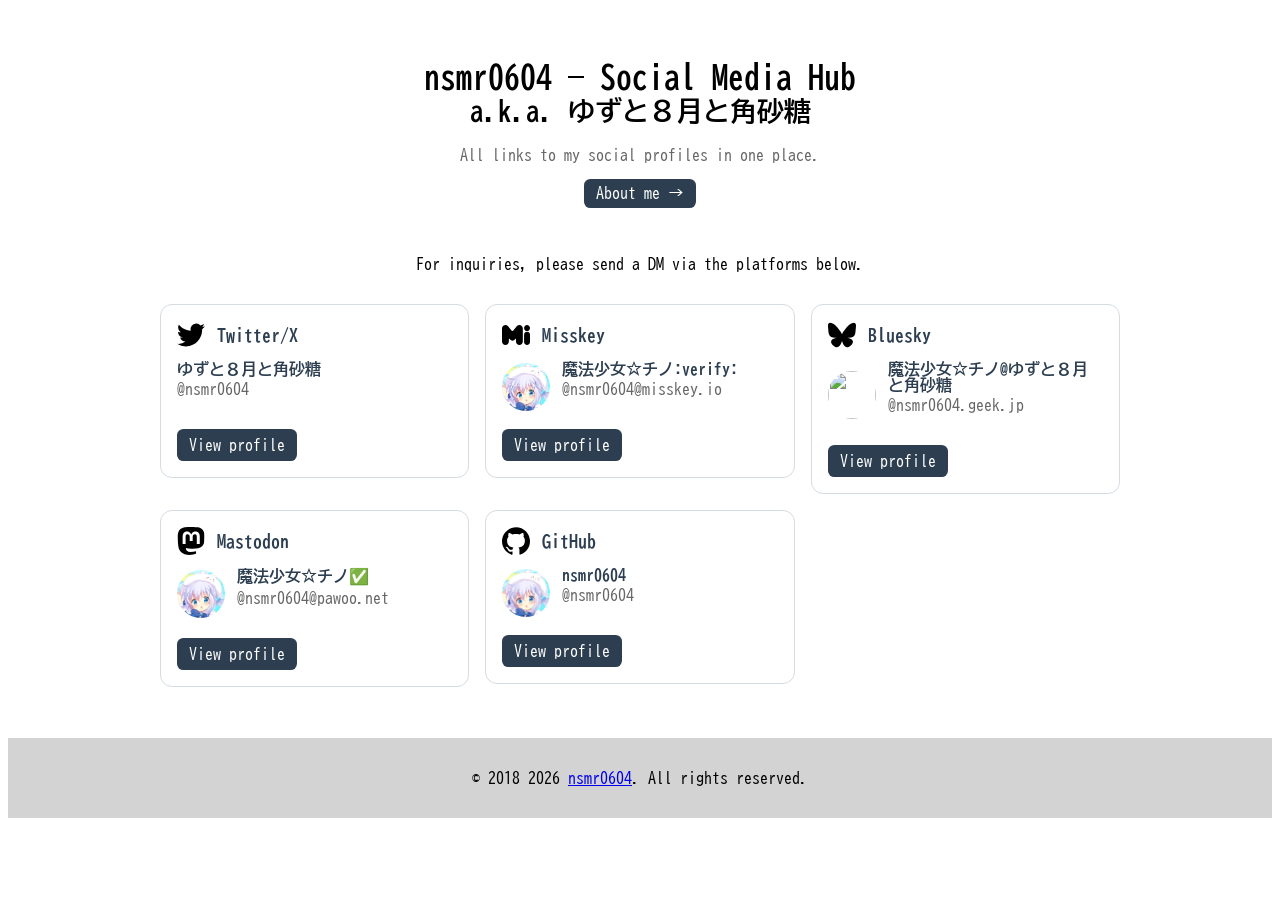
==== index.html @ a44bed07 "Favicon: 192pxをiOS/Android共通のapple-touchアイコンに採用(manifestは192+512を併用)" ====
<!DOCTYPE html>
<html lang="ja">
  <head>
    <meta charset="utf-8" />
    <meta name="viewport" content="width=device-width, initial-scale=1" />
    <meta
      name="description"
      content="nsmr0604 (a.k.a. ゆずと８月と角砂糖) — Social Media Hub linking to Misskey, Bluesky, Mastodon, GitHub, Twitter/X."
    />
    <meta name="theme-color" content="#2c3e50" />
    <title>nsmr0604 — Social Media Hub (a.k.a. ゆずと８月と角砂糖)</title>
    <link rel="canonical" href="https://www.nsmr0604.geek.jp/" />
    <link rel="icon" href="favicon.ico" sizes="32x32" />
    <link rel="icon" type="image/png" sizes="32x32" href="assets/img/favicon/favicon-32x32.png" />
    <link rel="apple-touch-icon" sizes="192x192" href="assets/img/favicon/icon-192x192.png" />
    <link rel="manifest" href="site.webmanifest" />
        <link rel="stylesheet" href="assets/css/default.css" />
    <link rel="stylesheet" href="assets/css/index.css" />
    <link rel="preconnect" href="https://fonts.googleapis.com" />
    <link rel="preconnect" href="https://fonts.gstatic.com" crossorigin />
    <link
      href="https://fonts.googleapis.com/css2?family=BIZ+UDGothic:wght@400;700&amp;display=swap"
      rel="stylesheet"
    />

    <!-- Open Graph -->
    <meta property="og:type" content="profile" />
    <meta property="og:site_name" content="nsmr0604 — Social Media Hub" />
    <meta property="og:locale" content="ja_JP" />
    <meta property="og:url" content="https://www.nsmr0604.geek.jp/" />
    <meta property="og:title" content="nsmr0604 — Social Media Hub (a.k.a. ゆずと８月と角砂糖)" />
    <meta
      property="og:description"
      content="nsmr0604 (a.k.a. ゆずと８月と角砂糖) — Social Media Hub"
    />
    <meta property="og:image" content="https://www.nsmr0604.geek.jp/assets/img/og-image.png" />
    <meta property="og:image:width" content="1200" />
    <meta property="og:image:height" content="630" />
    <meta property="og:image:alt" content="Social Media Hub card for nsmr0604 (a.k.a. ゆずと８月と角砂糖) with links to Twitter/X, Misskey, Bluesky, Mastodon and GitHub" />

    <!-- Twitter Card -->
    <meta name="twitter:card" content="summary_large_image" />
    <meta name="twitter:site" content="@nsmr0604" />
    <meta name="twitter:image" content="https://www.nsmr0604.geek.jp/assets/img/og-image.png" />

    <!-- JSON-LD Person -->
    <script type="application/ld+json">
      {
        "@context": "https://schema.org",
        "@type": "Person",
        "name": "nsmr0604",
        "alternateName": "ゆずと８月と角砂糖",
        "url": "https://www.nsmr0604.geek.jp/",
        "sameAs": [
          "https://misskey.io/@nsmr0604",
          "https://bsky.app/profile/did:plc:rngv7mf7c23mbc5iqgm2jw6q",
          "https://pawoo.net/@nsmr0604",
          "https://github.com/nsmr0604",
          "https://twitter.com/nsmr0604"
        ]
      }
    </script>
    <script type="module" src="assets/js/main.js"></script>
  </head>
  <body>
    <a class="skip-link" href="#main-content">Skip to main content</a>
    <header>
      <h1>
        nsmr0604 — Social Media Hub<br />
        <small>a.k.a. ゆずと８月と角砂糖</small>
      </h1>
      <p class="tagline">All links to my social profiles in one place.</p>
      <p class="about-link"><a href="about.html">About me →</a></p>
    </header>
    <main id="main-content">
      <p class="inquiry-note">For inquiries, please send a DM via the platforms below.</p>
      <ul class="social-links">
        <li>
          <article class="social-card" data-profile="twitter" aria-labelledby="card-twitter-title">
            <div class="social-card-header">
              <img
                class="social-icon"
                src="assets/icons/twitter.svg"
                alt=""
                aria-hidden="true"
                width="28"
                height="28"
              />
              <h2 id="card-twitter-title">Twitter/X</h2>
            </div>
            <div class="social-profile">
              <img class="profile-avatar" alt="" hidden loading="lazy" />
              <div>
                <p class="social-display-name">ゆずと８月と角砂糖</p>
                <p class="social-account">@nsmr0604</p>
              </div>
            </div>
            <a class="social-profile-link" href="https://twitter.com/nsmr0604" rel="me noopener noreferrer">View profile</a>
          </article>
        </li>
        <li>
          <article class="social-card" data-profile="misskey" aria-labelledby="card-misskey-title">
            <div class="social-card-header">
              <img
                class="social-icon"
                src="assets/icons/misskey.svg"
                alt=""
                aria-hidden="true"
                width="28"
                height="28"
              />
              <h2 id="card-misskey-title">Misskey</h2>
            </div>
            <div class="social-profile">
              <img class="profile-avatar" alt="" hidden loading="lazy" />
              <div>
                <p class="social-display-name" hidden></p>
                <p class="social-account">@nsmr0604@misskey.io</p>
              </div>
            </div>
            <a class="social-profile-link" href="https://misskey.io/@nsmr0604" rel="me noopener noreferrer">View profile</a>
          </article>
        </li>
        <li>
          <article class="social-card" data-profile="bluesky" aria-labelledby="card-bluesky-title">
            <div class="social-card-header">
              <img
                class="social-icon"
                src="assets/icons/bluesky.svg"
                alt=""
                aria-hidden="true"
                width="28"
                height="28"
              />
              <h2 id="card-bluesky-title">Bluesky</h2>
            </div>
            <div class="social-profile">
              <img class="profile-avatar" alt="" hidden loading="lazy" />
              <div>
                <p class="social-display-name" hidden></p>
                <p class="social-account">@nsmr0604.geek.jp</p>
              </div>
            </div>
            <a class="social-profile-link" href="https://bsky.app/profile/did:plc:rngv7mf7c23mbc5iqgm2jw6q" rel="me noopener noreferrer">View profile</a>
          </article>
        </li>
        <li>
          <article class="social-card" data-profile="mastodon" aria-labelledby="card-mastodon-title">
            <div class="social-card-header">
              <img
                class="social-icon"
                src="assets/icons/mastodon.svg"
                alt=""
                aria-hidden="true"
                width="28"
                height="28"
              />
              <h2 id="card-mastodon-title">Mastodon</h2>
            </div>
            <div class="social-profile">
              <img class="profile-avatar" alt="" hidden loading="lazy" />
              <div>
                <p class="social-display-name" hidden></p>
                <p class="social-account">@nsmr0604@pawoo.net</p>
              </div>
            </div>
            <a class="social-profile-link" href="https://pawoo.net/@nsmr0604" rel="me noopener noreferrer">View profile</a>
          </article>
        </li>
        <li>
          <article class="social-card" data-profile="github" aria-labelledby="card-github-title">
            <div class="social-card-header">
              <img
                class="social-icon"
                src="assets/icons/github.svg"
                alt=""
                aria-hidden="true"
                width="28"
                height="28"
              />
              <h2 id="card-github-title">GitHub</h2>
            </div>
            <div class="social-profile">
              <img class="profile-avatar" alt="" hidden loading="lazy" />
              <div>
                <p class="social-display-name" hidden></p>
                <p class="social-account">@nsmr0604</p>
              </div>
            </div>
            <a class="social-profile-link" href="https://github.com/nsmr0604" rel="me noopener noreferrer">View profile</a>
          </article>
        </li>
      </ul>
    </main>
    <footer>
      <p>
        &copy; <span id="start-year">2018</span>&ndash;<span id="updated-year">2026</span>
        <a href="https://twitter.com/nsmr0604" rel="me noopener noreferrer">nsmr0604</a>. All rights reserved.
      </p>
    </footer>
  </body>
</html>
---- assets/css/default.css ----
/* --- Global box-sizing (prevents horizontal overflow from padding + width) --- */
*,
*::before,
*::after {
    box-sizing: border-box;
}

/* --- Skip link (visually hidden, still announced to screen readers) --- */
.skip-link {
    position: absolute;
    top: 0;
    left: 0;
    width: 1px;
    height: 1px;
    padding: 0;
    margin: -1px;
    overflow: hidden;
    clip: rect(0 0 0 0);
    clip-path: inset(50%);
    white-space: nowrap;
    border: 0;
}

/* --- Common (all pages) --- */

body {
    display: flex;
    flex-flow: column;
    min-height: 90vh;
    font-family: "BIZ UDGothic", sans-serif;
}

main {
    flex: 1;
}

header {
    text-align: center;
    padding: 2rem 1rem;
}

.tagline {
    color: #666;
    font-weight: normal;
    margin-top: 0.25rem;
}

footer {
    width: 100%;
    padding: 1rem;
    text-align: center;
    background-color: lightgray;
}

.social-icon {
    width: 1.75rem;
    height: 1.75rem;
    flex: 0 0 1.75rem;
}
---- assets/css/index.css ----
/* --- Index page (Social Media Hub) --- */

.social-links {
    list-style: none;
    padding: 0;
    max-width: 960px;
    margin: 2rem auto;
    display: grid;
    grid-template-columns: repeat(auto-fit, minmax(min(100%, 260px), 1fr));
    gap: 1rem;
}

.social-links li {
    min-width: 0;
}

.social-card {
    display: flex;
    flex-direction: column;
    min-height: 9rem;
    padding: 1rem;
    border: 1px solid #d5dce2;
    border-radius: 0.75rem;
    background-color: #fff;
    color: #2c3e50;
}

.social-card-header {
    display: flex;
    align-items: center;
    gap: 0.75rem;
}

.social-card-header h2 {
    margin: 0;
    font-size: 1.15rem;
}

.social-account {
    margin: 0.25rem 0 1rem;
    color: #666;
    overflow-wrap: anywhere;
}

.social-profile {
    display: flex;
    align-items: center;
    gap: 0.75rem;
    min-height: 3rem;
    margin: 0.75rem 0 1rem;
}

.profile-avatar {
    width: 3rem;
    height: 3rem;
    flex: 0 0 3rem;
    border-radius: 50%;
    object-fit: cover;
}

.social-display-name {
    margin: 0;
    font-weight: 700;
    overflow-wrap: anywhere;
}

.social-profile-link {
    align-self: flex-start;
    margin-top: auto;
    padding: 0.5rem 0.75rem;
    border-radius: 0.4rem;
    background-color: #2c3e50;
    color: #fff;
    text-decoration: none;
    transition: background-color 0.2s ease, transform 0.2s ease;
}

.social-profile-link:hover {
    background-color: #1b2835;
    transform: translateY(-2px);
}

.social-profile-link:focus-visible {
    outline: 3px solid #2c3e50;
    outline-offset: 3px;
}

@media (prefers-reduced-motion: reduce) {
    .social-profile-link {
        transition: none;
    }

    .social-profile-link:hover {
        transform: none;
    }
}


.about-link {
    margin-top: 0.5rem;
}

.about-link a {
    display: inline-block;
    padding: 0.4rem 0.75rem;
    border-radius: 0.4rem;
    background-color: #2c3e50;
    color: #fff;
    text-decoration: none;
    transition: background-color 0.2s ease;
}

.about-link a:hover {
    background-color: #1b2835;
}

/* --- Inquiry note (centered to match the header) --- */

.inquiry-note {
    max-width: 960px;
    margin: 0 auto;
    text-align: center;
}
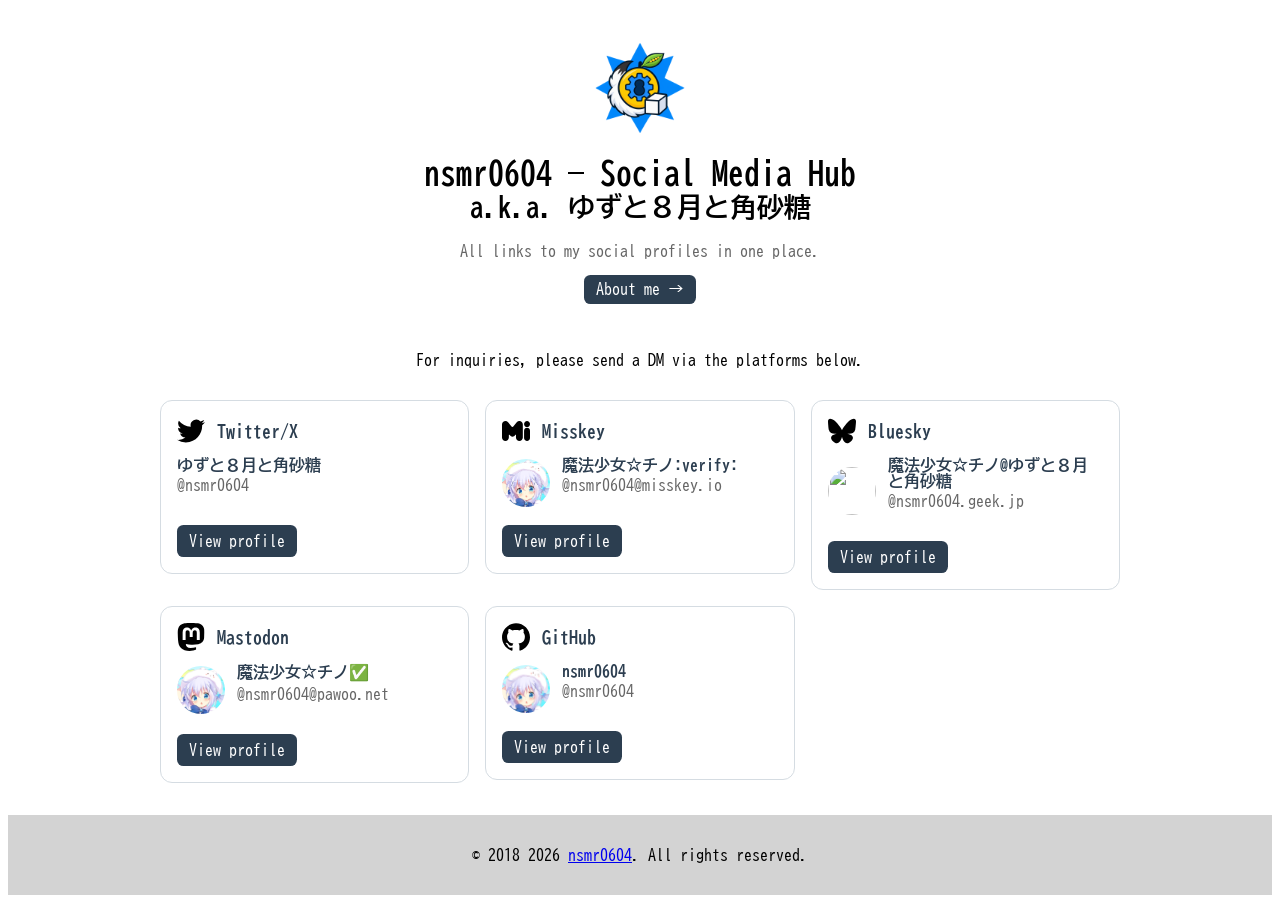
==== commit d308e6d9: "Header: マスターロゴ(assets/img/logo.png)をindex.htmlヘッダーに埋め込み" ====
--- a/index.html
+++ b/index.html
@@ -10,10 +10,9 @@
     <meta name="theme-color" content="#2c3e50" />
     <title>nsmr0604 — Social Media Hub (a.k.a. ゆずと８月と角砂糖)</title>
     <link rel="canonical" href="https://www.nsmr0604.geek.jp/" />
-    <link rel="icon" href="favicon.ico" sizes="32x32" />
-    <link rel="icon" type="image/png" sizes="32x32" href="assets/img/favicon/favicon-32x32.png" />
-    <link rel="apple-touch-icon" sizes="192x192" href="assets/img/favicon/icon-192x192.png" />
-    <link rel="manifest" href="site.webmanifest" />
+    <link rel="icon" href="/favicon.ico" sizes="32x32" />
+    <link rel="apple-touch-icon" sizes="192x192" href="assets/favicon/icon-192x192.png" />
+    <link rel="manifest" href="assets/site.webmanifest" />
         <link rel="stylesheet" href="assets/css/default.css" />
     <link rel="stylesheet" href="assets/css/index.css" />
     <link rel="preconnect" href="https://fonts.googleapis.com" />
@@ -65,6 +64,13 @@
   <body>
     <a class="skip-link" href="#main-content">Skip to main content</a>
     <header>
+      <img
+        class="site-logo"
+        src="assets/img/logo.png"
+        alt=""
+        width="96"
+        height="96"
+      />
       <h1>
         nsmr0604 — Social Media Hub<br />
         <small>a.k.a. ゆずと８月と角砂糖</small>
--- a/assets/css/index.css
+++ b/assets/css/index.css
@@ -114,6 +114,15 @@
     background-color: #1b2835;
 }
 
+/* --- Site logo (header) --- */
+
+.site-logo {
+    display: block;
+    width: 6rem;
+    height: 6rem;
+    margin: 0 auto 0.5rem;
+}
+
 /* --- Inquiry note (centered to match the header) --- */
 
 .inquiry-note {
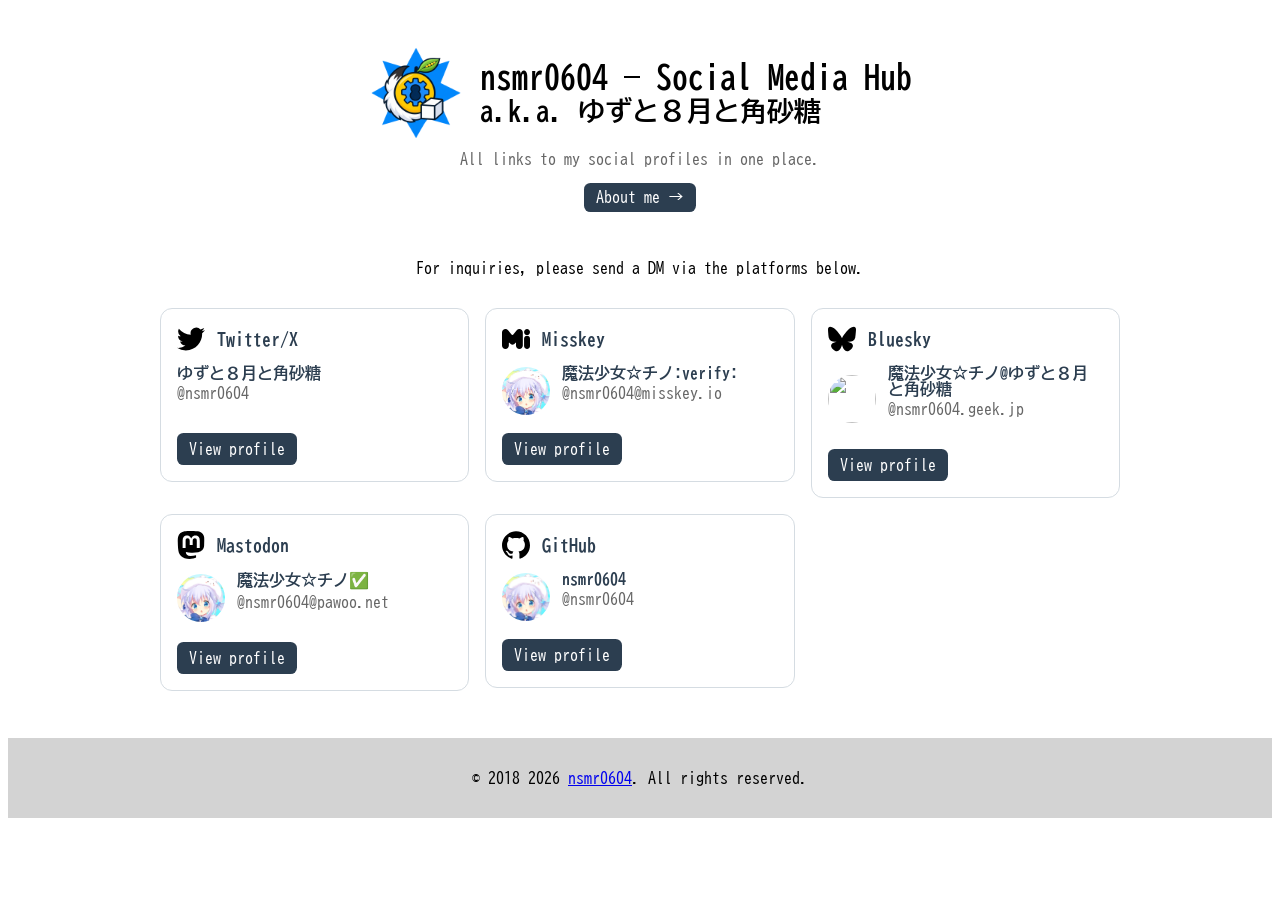
==== commit 09a4afa6: "Header: ロゴをWebPに差し替え(q95/1MB->118KB)し、h1左側のロックアップレイアウトに変更(モバイルは4rem)" ====
--- a/index.html
+++ b/index.html
@@ -64,17 +64,19 @@
   <body>
     <a class="skip-link" href="#main-content">Skip to main content</a>
     <header>
-      <img
-        class="site-logo"
-        src="assets/img/logo.png"
-        alt=""
-        width="96"
-        height="96"
-      />
-      <h1>
-        nsmr0604 — Social Media Hub<br />
-        <small>a.k.a. ゆずと８月と角砂糖</small>
-      </h1>
+      <div class="site-brand">
+        <img
+          class="site-logo"
+          src="assets/img/logo.webp"
+          alt=""
+          width="96"
+          height="96"
+        />
+        <h1>
+          nsmr0604 — Social Media Hub<br />
+          <small>a.k.a. ゆずと８月と角砂糖</small>
+        </h1>
+      </div>
       <p class="tagline">All links to my social profiles in one place.</p>
       <p class="about-link"><a href="about.html">About me →</a></p>
     </header>
--- a/assets/css/index.css
+++ b/assets/css/index.css
@@ -116,11 +116,30 @@
 
 /* --- Site logo (header) --- */
 
+.site-brand {
+    display: flex;
+    align-items: center;
+    justify-content: center;
+    gap: 1rem;
+}
+
+.site-brand h1 {
+    text-align: left;
+}
+
 .site-logo {
     display: block;
     width: 6rem;
     height: 6rem;
-    margin: 0 auto 0.5rem;
+    flex: 0 0 6rem;
+}
+
+@media (max-width: 480px) {
+    .site-logo {
+        width: 4rem;
+        height: 4rem;
+        flex: 0 0 4rem;
+    }
 }
 
 /* --- Inquiry note (centered to match the header) --- */
